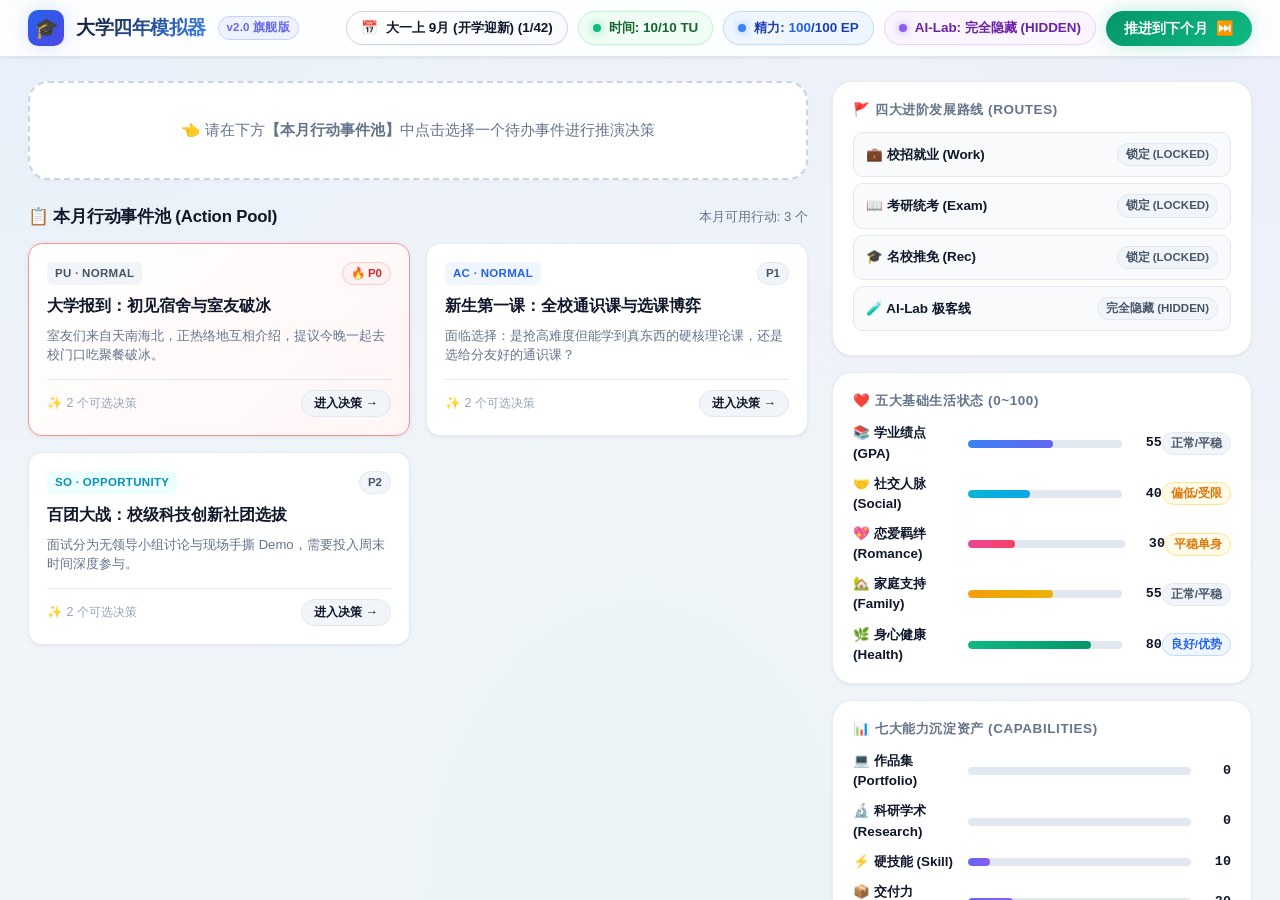
==== index.html @ ce195abd "feat: add root entry redirect for GitHub Pages 1-click play" ====
<!DOCTYPE html>
<html lang="zh-CN">
<head>
  <meta charset="UTF-8">
  <meta http-equiv="refresh" content="0; url=university-simulator-demo/index.html">
  <title>大学四年模拟器 v2.0 - 正在进入游戏...</title>
</head>
<body>
  <p>正在进入游戏，如果未自动跳转，请<a href="university-simulator-demo/index.html">点击这里直接进入</a>。</p>
</body>
</html>
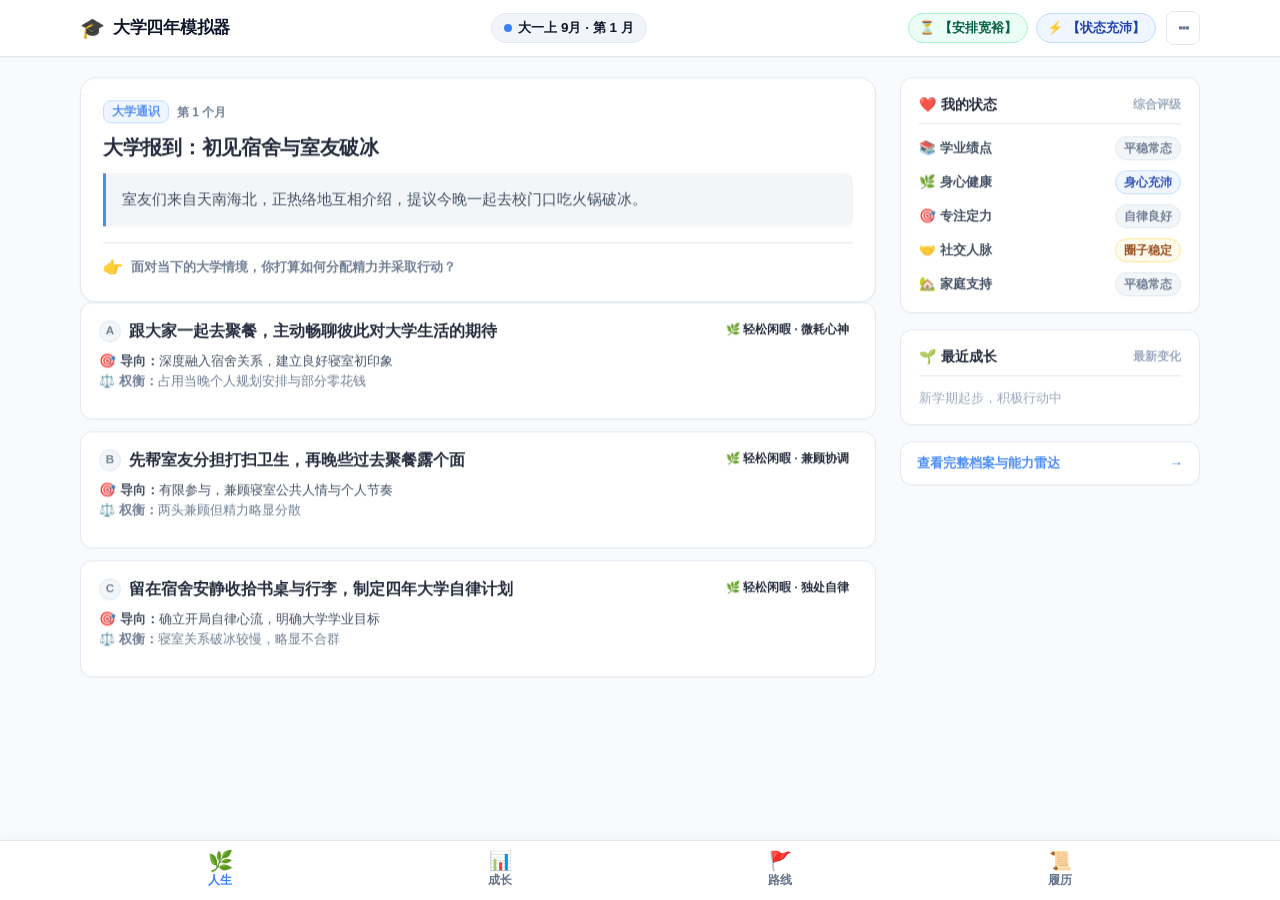
==== commit 81810eb6: "fix(cache): introduce unified query versioning (v=20260827-01) and cache-control revalidation to pre" ====
--- a/index.html
+++ b/index.html
@@ -2,6 +2,9 @@
 <html lang="zh-CN">
 <head>
   <meta charset="UTF-8">
+  <meta http-equiv="Cache-Control" content="no-cache, must-revalidate">
+  <meta http-equiv="Pragma" content="no-cache">
+  <meta http-equiv="Expires" content="0">
   <meta http-equiv="refresh" content="0; url=university-simulator-demo/index.html">
   <title>大学四年模拟器 v2.0 - 正在进入游戏...</title>
 </head>
